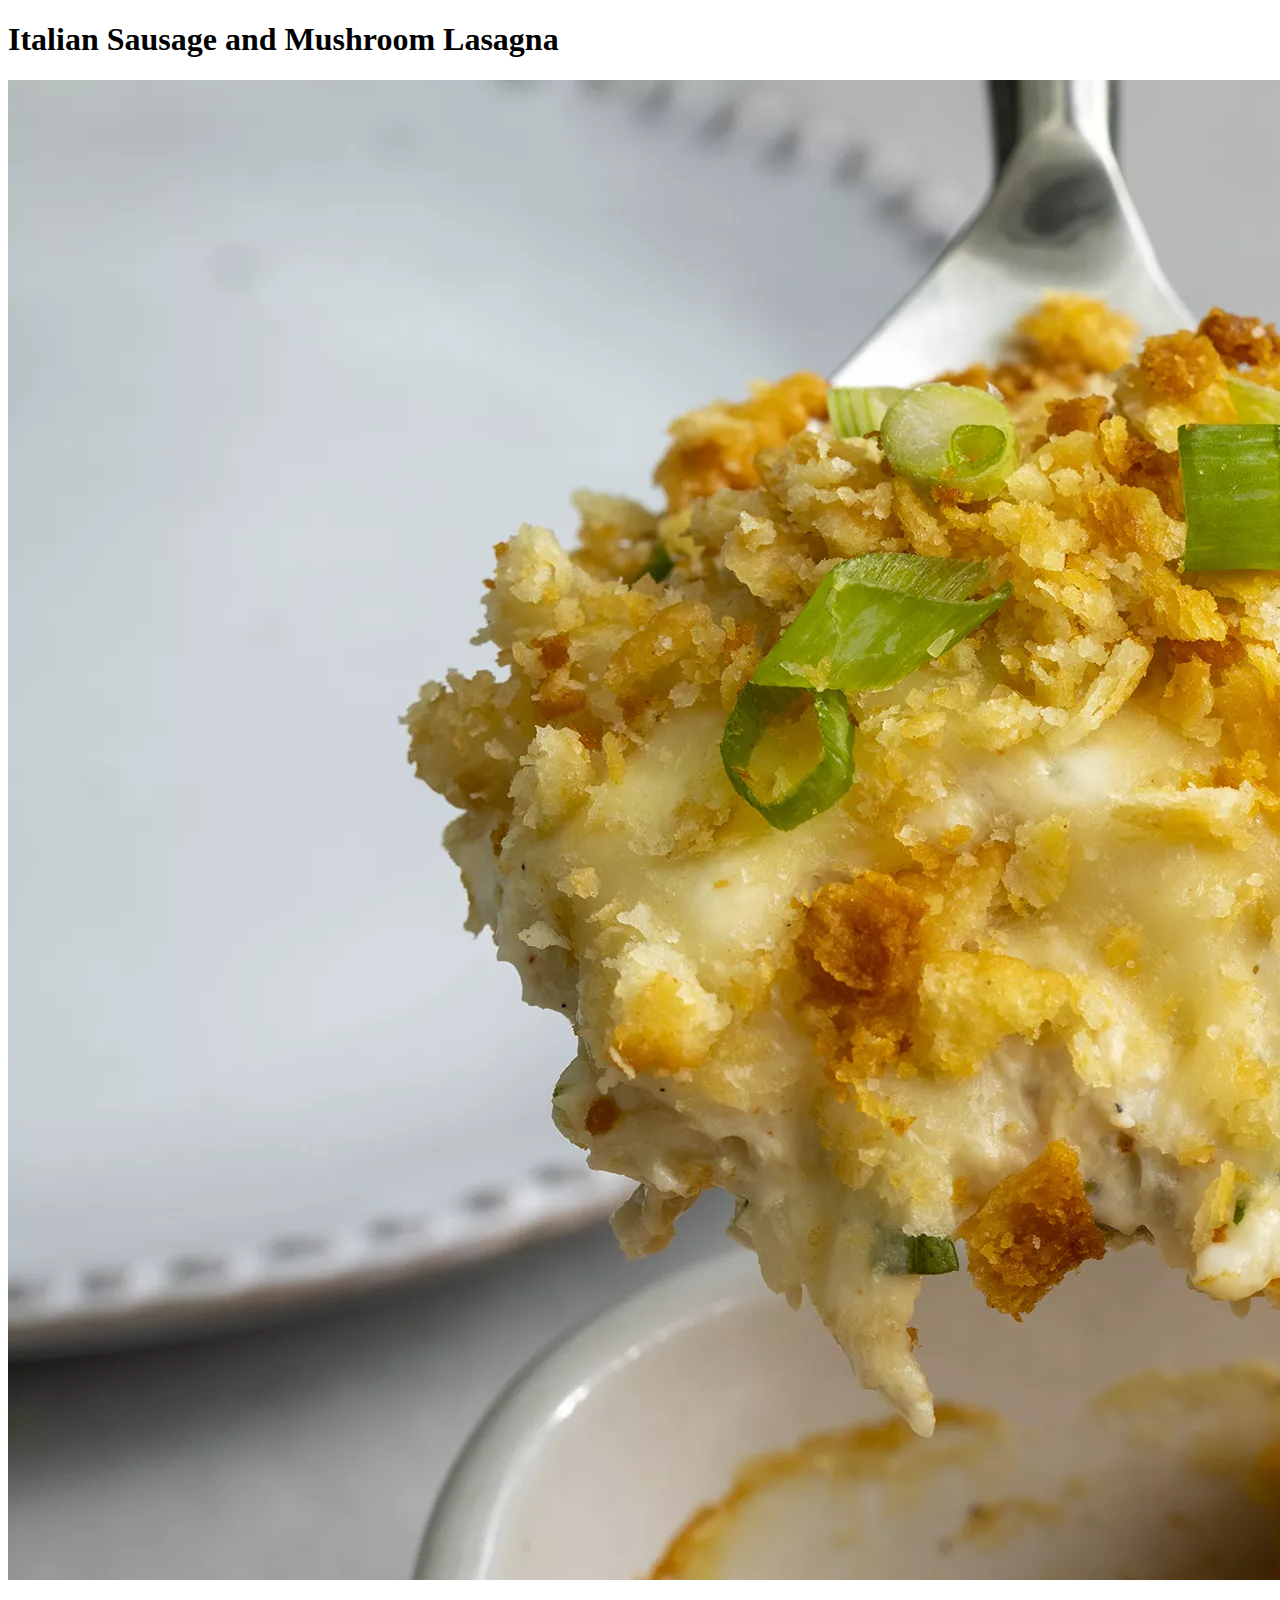
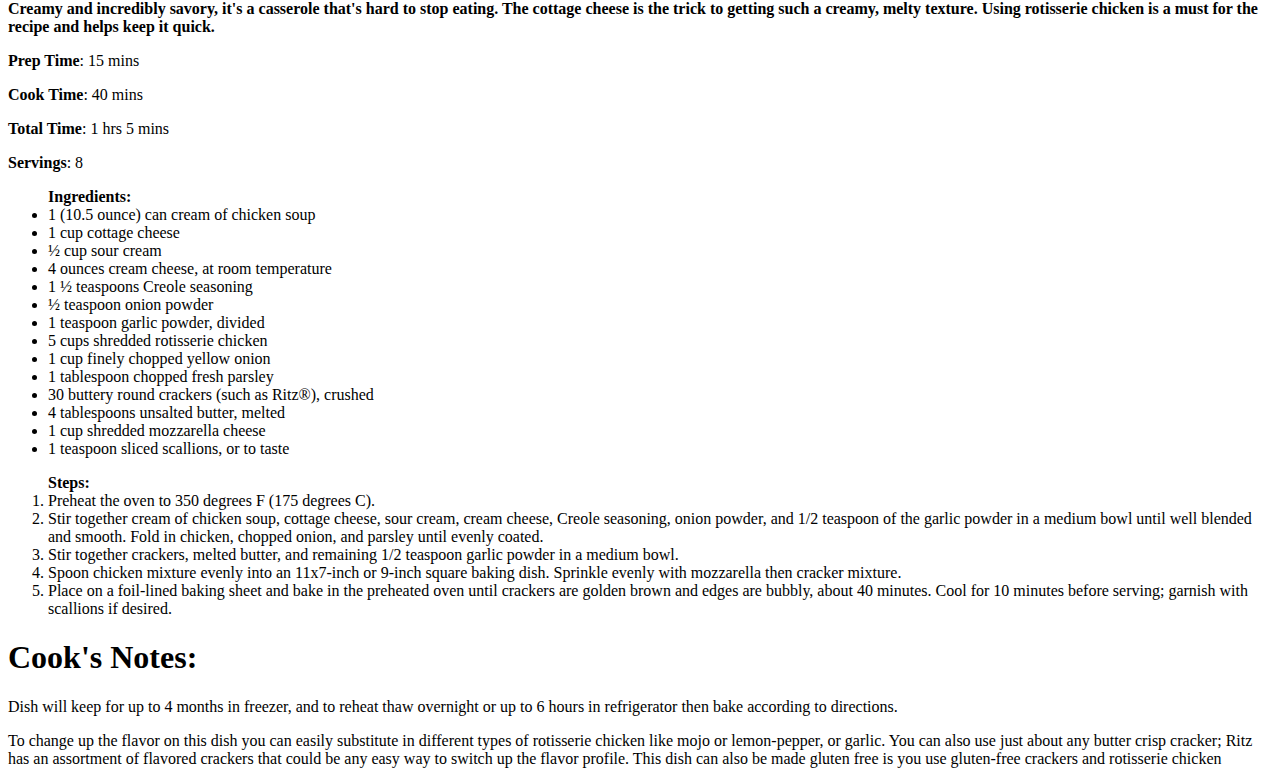
==== recipes/chicken.html @ 4118bcd3 "Adding ingredients, image, steps to the chicken.html page, And fixing the chicken link in the index." ====
<!DOCTYPE html>
<html lang="en">
<head>
    <meta charset="UTF-8">
    <meta http-equiv="X-UA-Compatible" content="IE=edge">
    <meta name="viewport" content="width=device-width, initial-scale=1.0">
    <title>Document</title>
</head>
<body>
    <h1>Italian Sausage and Mushroom Lasagna</h1>
    <img src="../img/Chicken.jpg" alt="Million Dollar Chicken Casserole Image">
    <p><strong>Creamy and incredibly savory, it's a casserole that's hard to stop eating. The cottage cheese is the trick to getting such a creamy, melty texture. Using rotisserie chicken is a must for the recipe and helps keep it quick.</strong></p>
    <p><strong>Prep Time</strong>: 15 mins</p>
    <p><strong>Cook Time</strong>: 40 mins</p>
    <p><strong>Total Time</strong>: 1 hrs 5 mins</p>
    <p><strong>Servings</strong>: 8</p>
    <ul>
        <strong>Ingredients:</strong>
        <li>1 (10.5 ounce) can cream of chicken soup</li>
        <li>1 cup cottage cheese</li>
        <li>½ cup sour cream</li>
        <li>4 ounces cream cheese, at room temperature</li>
        <li>1 ½ teaspoons Creole seasoning</li>
        <li>½ teaspoon onion powder</li>
        <li>1 teaspoon garlic powder, divided</li>
        <li>5 cups shredded rotisserie chicken</li>
        <li>1 cup finely chopped yellow onion</li>
        <li>1 tablespoon chopped fresh parsley</li>
        <li>30 buttery round crackers (such as Ritz®), crushed</li>
        <li>4 tablespoons unsalted butter, melted</li>
        <li>1 cup shredded mozzarella cheese</li>
        <li>1 teaspoon sliced scallions, or to taste</li>
    </ul>
    <ol>
        <strong>Steps:</strong>
        <li>Preheat the oven to 350 degrees F (175 degrees C).</li>
        <li>Stir together cream of chicken soup, cottage cheese, sour cream, cream cheese, Creole seasoning, onion powder, and 1/2 teaspoon of the garlic powder in a medium bowl until well blended and smooth. Fold in chicken, chopped onion, and parsley until evenly coated.</li>
        <li>Stir together crackers, melted butter, and remaining 1/2 teaspoon garlic powder in a medium bowl.</li>
        <li>Spoon chicken mixture evenly into an 11x7-inch or 9-inch square baking dish. Sprinkle evenly with mozzarella then cracker mixture.</li>
        <li>Place on a foil-lined baking sheet and bake in the preheated oven until crackers are golden brown and edges are bubbly, about 40 minutes. Cool for 10 minutes before serving; garnish with scallions if desired.</li>
    </ol>
    <h1><strong>Cook's Notes:</strong></h1>
    <p>Dish will keep for up to 4 months in freezer, and to reheat thaw overnight or up to 6 hours in refrigerator then bake according to directions.</p>
    <p>To change up the flavor on this dish you can easily substitute in different types of rotisserie chicken like mojo or lemon-pepper, or garlic. You can also use just about any butter crisp cracker; Ritz has an assortment of flavored crackers that could be any easy way to switch up the flavor profile. This dish can also be made gluten free is you use gluten-free crackers and rotisserie chicken</p>
</body>
</html>
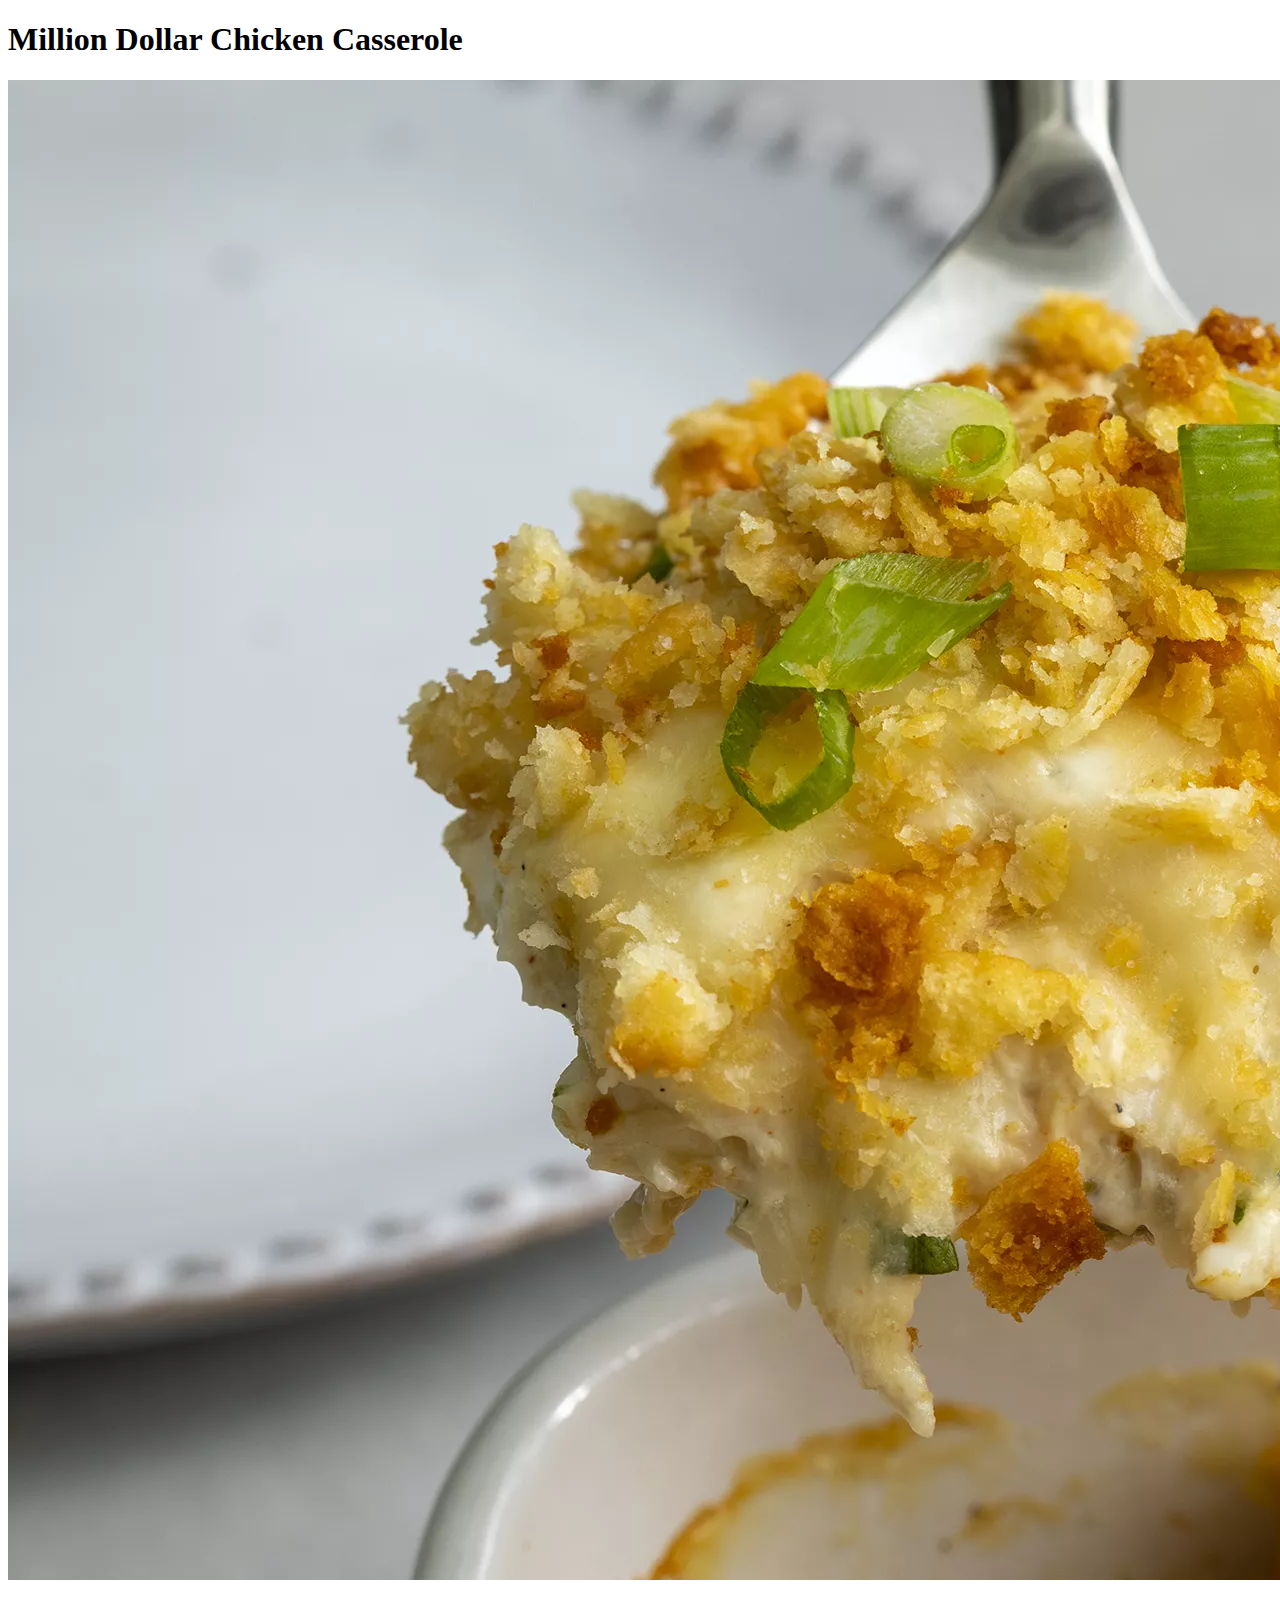
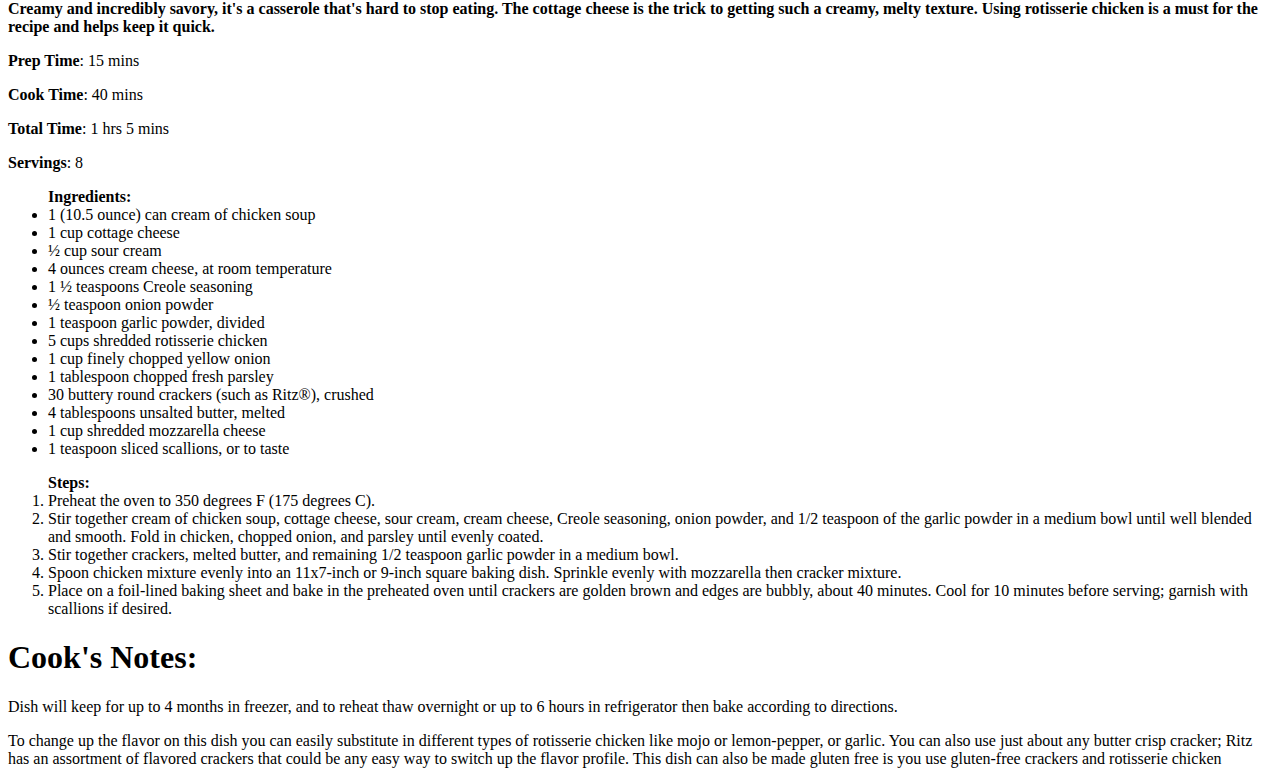
==== commit 6a25c303: "Fixing title and body h1 for chicken.html and guisado-verde.html to math the names of the recipes" ====
--- a/recipes/chicken.html
+++ b/recipes/chicken.html
@@ -4,10 +4,10 @@
     <meta charset="UTF-8">
     <meta http-equiv="X-UA-Compatible" content="IE=edge">
     <meta name="viewport" content="width=device-width, initial-scale=1.0">
-    <title>Document</title>
+    <title>Chicken Casserole</title>
 </head>
 <body>
-    <h1>Italian Sausage and Mushroom Lasagna</h1>
+    <h1>Million Dollar Chicken Casserole</h1>
     <img src="../img/Chicken.jpg" alt="Million Dollar Chicken Casserole Image">
     <p><strong>Creamy and incredibly savory, it's a casserole that's hard to stop eating. The cottage cheese is the trick to getting such a creamy, melty texture. Using rotisserie chicken is a must for the recipe and helps keep it quick.</strong></p>
     <p><strong>Prep Time</strong>: 15 mins</p>
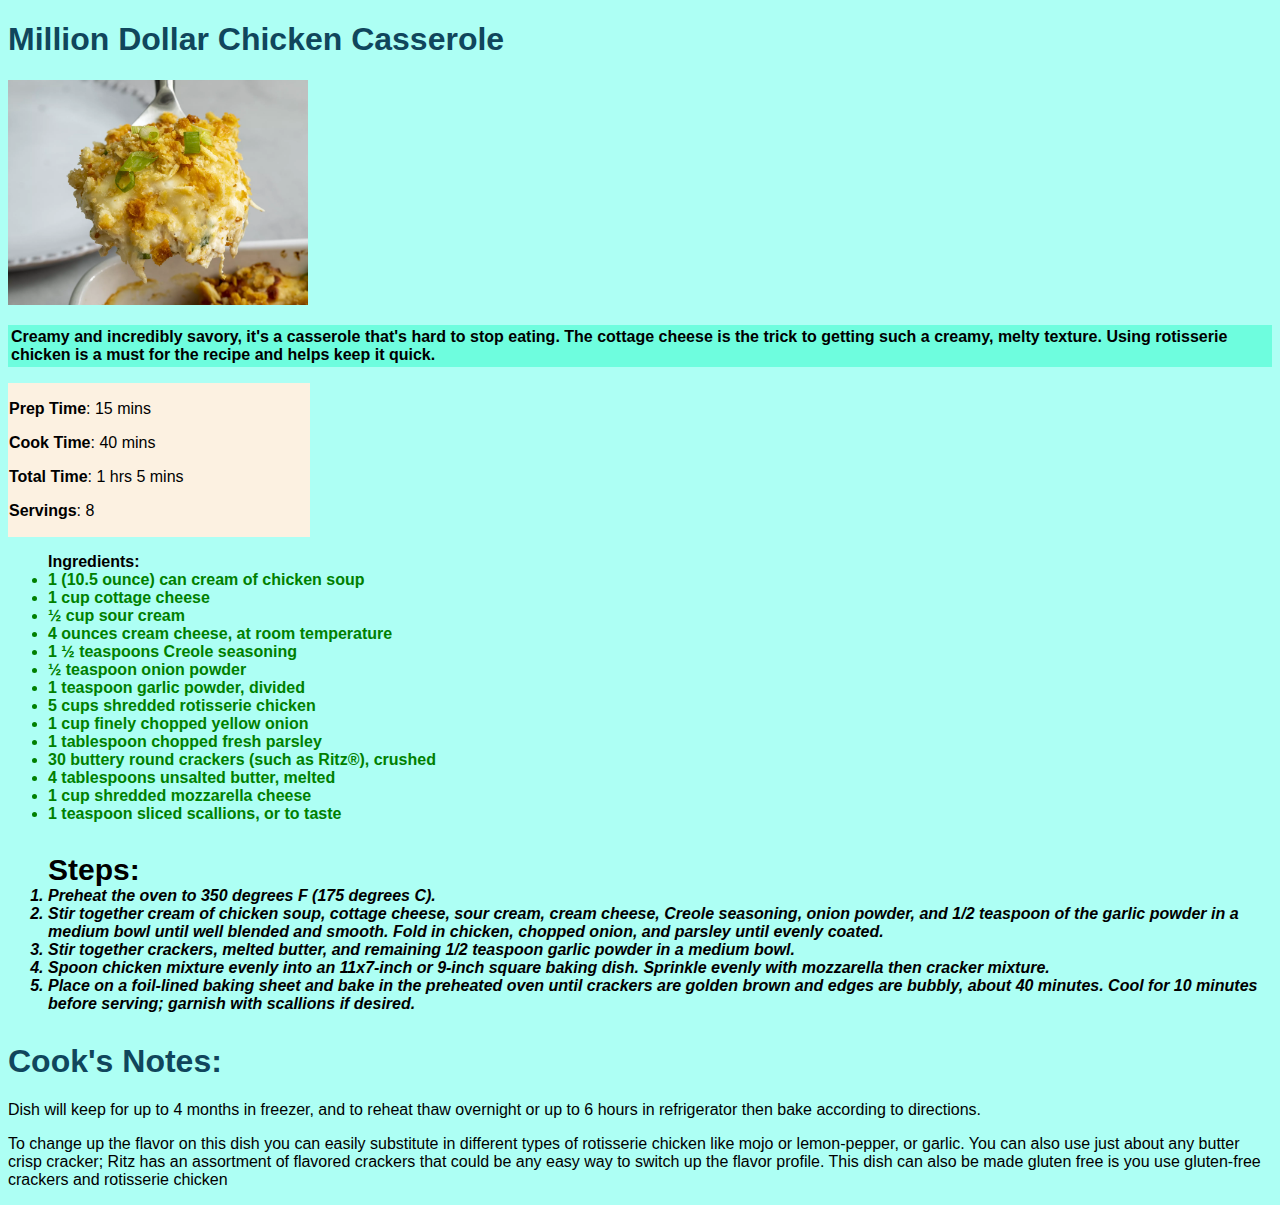
==== commit 6001ec28: "Adding stylesheet link, Adding styles.css for styling the pages and change some html classes and add" ====
--- a/recipes/chicken.html
+++ b/recipes/chicken.html
@@ -5,15 +5,18 @@
     <meta http-equiv="X-UA-Compatible" content="IE=edge">
     <meta name="viewport" content="width=device-width, initial-scale=1.0">
     <title>Chicken Casserole</title>
+    <link rel="stylesheet" href="../css/styles.css">
 </head>
 <body>
     <h1>Million Dollar Chicken Casserole</h1>
     <img src="../img/Chicken.jpg" alt="Million Dollar Chicken Casserole Image">
-    <p><strong>Creamy and incredibly savory, it's a casserole that's hard to stop eating. The cottage cheese is the trick to getting such a creamy, melty texture. Using rotisserie chicken is a must for the recipe and helps keep it quick.</strong></p>
-    <p><strong>Prep Time</strong>: 15 mins</p>
-    <p><strong>Cook Time</strong>: 40 mins</p>
-    <p><strong>Total Time</strong>: 1 hrs 5 mins</p>
-    <p><strong>Servings</strong>: 8</p>
+    <p class="intro"><strong>Creamy and incredibly savory, it's a casserole that's hard to stop eating. The cottage cheese is the trick to getting such a creamy, melty texture. Using rotisserie chicken is a must for the recipe and helps keep it quick.</strong></p>
+    <div>
+        <p><strong>Prep Time</strong>: 15 mins</p>
+        <p><strong>Cook Time</strong>: 40 mins</p>
+        <p><strong>Total Time</strong>: 1 hrs 5 mins</p>
+        <p><strong>Servings</strong>: 8</p>
+    </div>
     <ul>
         <strong>Ingredients:</strong>
         <li>1 (10.5 ounce) can cream of chicken soup</li>
--- a/css/styles.css
+++ b/css/styles.css
@@ -0,0 +1,44 @@
+body {
+    background-color: rgb(173, 255, 244);
+    font-family: 'Segoe UI', Tahoma, Geneva, Verdana, sans-serif;
+}
+
+h1 {
+    color: rgb(16, 70, 92);
+}
+
+ul li {
+    font-weight: bold;
+    color: green;
+}
+
+li a {
+    color: rgb(9, 77, 18);
+}
+
+img {
+    width: 300px;
+    height: auto;
+}
+
+.intro {
+    background-color: rgb(110, 253, 222);
+    padding: 3px;
+}
+
+div {
+    background-color: rgb(252, 241, 225);
+    width: 300px;
+    padding: 1px;
+}
+
+ol {
+    font-size: 30px;
+    font-family: 'Franklin Gothic Medium', 'Arial Narrow', Arial, sans-serif;
+}
+
+ol li{
+    font-weight: 800;
+    font-style: italic;
+    font-size: 16px;
+}